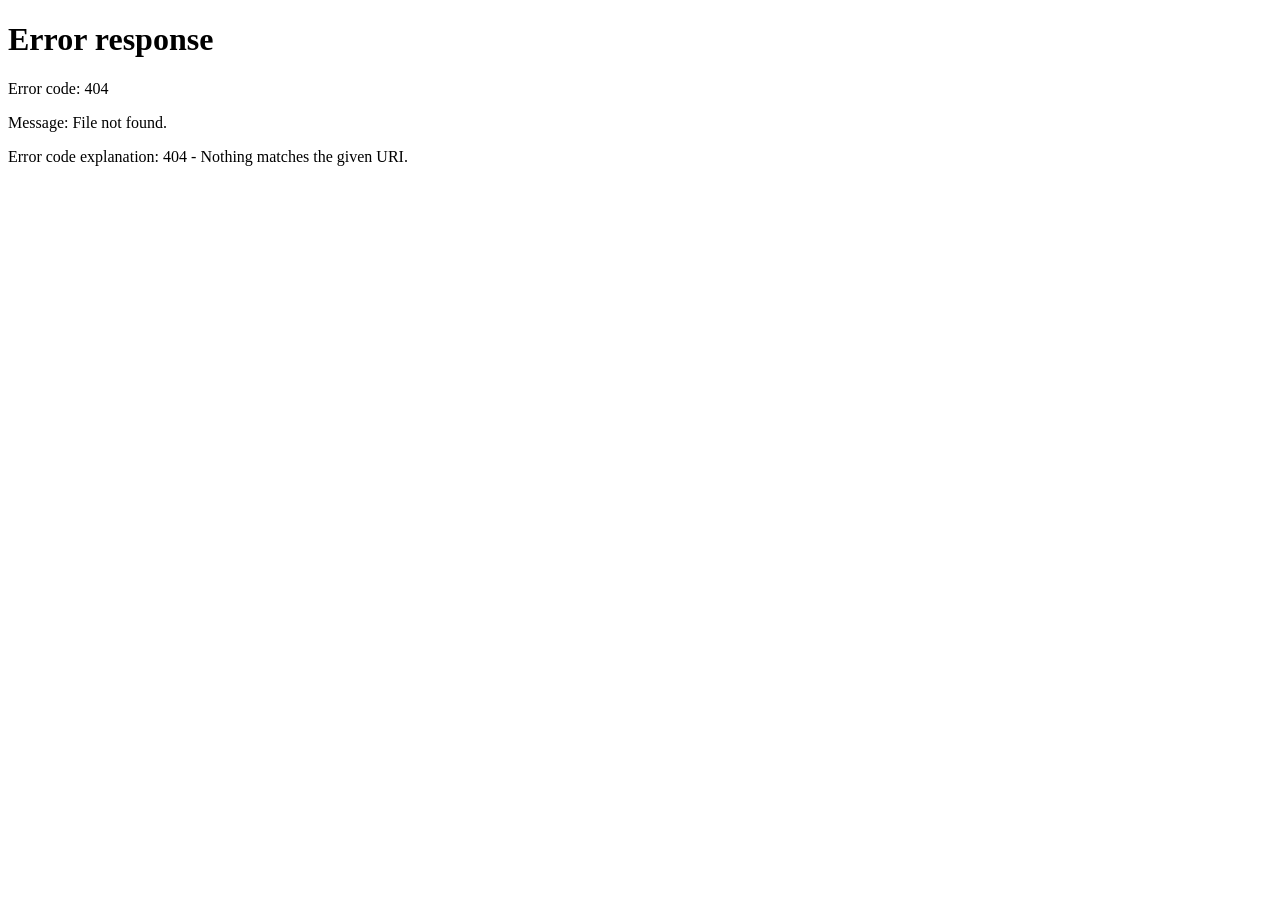
==== index.html @ 3b6f2e0f "Add files via upload" ====
<!DOCTYPE html>
<html lang="pt-BR">
<head>
  <meta charset="UTF-8">
  <meta name="viewport" content="width=device-width, initial-scale=1.0">
  <title>GLAM BEAUTY</title>
  <meta http-equiv="refresh" content="0; url=html/index.html">
</head>
<body>
  <p>Redirecionando para o site GLAM BEAUTY...</p>
  <a href="html/index.html">Clique aqui se o site não abrir automaticamente.</a>
</body>
</html>
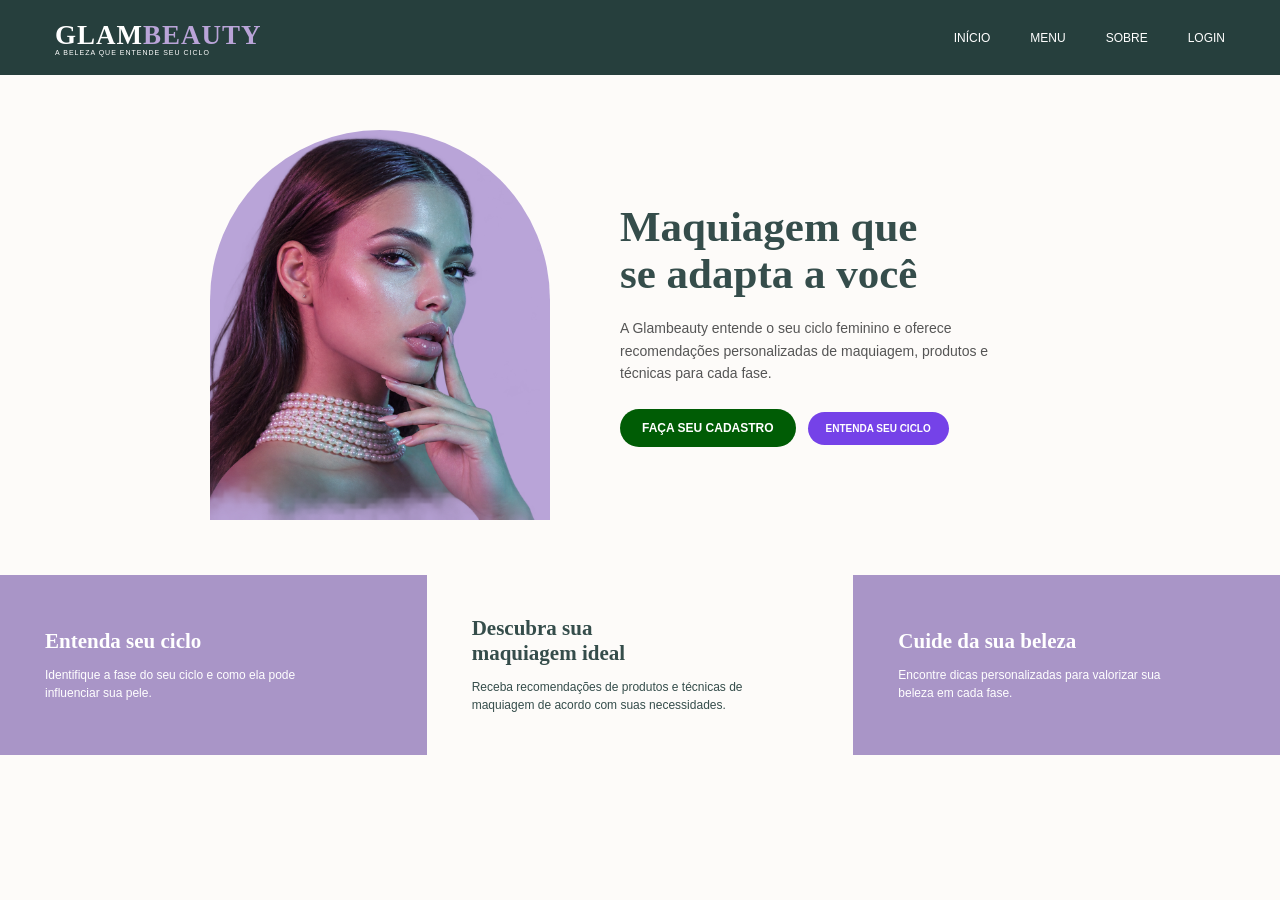
==== commit ff52447e: "Add files via upload" ====
--- a/index.html
+++ b/index.html
@@ -1,14 +1,100 @@
 
 <!DOCTYPE html>
-<html lang="pt-BR">
+<html lang="pt-br">
+
 <head>
-  <meta charset="UTF-8">
-  <meta name="viewport" content="width=device-width, initial-scale=1.0">
-  <title>GLAM BEAUTY</title>
-  <meta http-equiv="refresh" content="0; url=html/index.html">
+    <meta charset="UTF-8">
+    <meta name="viewport" content="width=device-width, initial-scale=1.0">
+
+    <title>GlamBeauty</title>
+
+    <link rel="stylesheet" href="index.css">
 </head>
+
 <body>
-  <p>Redirecionando para o site GLAM BEAUTY...</p>
-  <a href="html/index.html">Clique aqui se o site não abrir automaticamente.</a>
+
+    <nav>
+        <div class="logo">
+            <h1>GLAM<span>BEAUTY</span></h1>
+            <p>A BELEZA QUE ENTENDE SEU CICLO</p>
+        </div>
+
+        <div class="links">
+            <a href="index.html">INÍCIO</a>
+            <a href="menu.html">MENU</a>
+            <a href="sobre.html">SOBRE</a>
+            <a href="login.html">LOGIN</a>
+        </div>
+    </nav>
+
+    <section class="inicio">
+
+        <div class="imagem">
+            <img src="foto-modelo-glambeauty.png"
+                 alt="Mulher usando maquiagem">
+        </div>
+
+        <div class="texto">
+            <h2>
+                Maquiagem que
+                <br>
+                se adapta a você
+            </h2>
+
+            <p>
+                A Glambeauty entende o seu ciclo feminino
+                e oferece recomendações personalizadas
+                de maquiagem, produtos e técnicas para
+                cada fase.
+            </p>
+
+            <div class="botoes">
+                <a href="cadastro.html" class="botao-cadastro">
+                    FAÇA SEU CADASTRO
+          
+
+                <a href="entenda.html" class="botao-ciclo">
+                    ENTENDA SEU CICLO
+                </a>
+            </div>
+        </div>
+
+    </section>
+
+    <section class="cards">
+
+        <div class="card roxo">
+            <h2>Entenda seu ciclo</h2>
+
+            <p>
+                Identifique a fase do seu ciclo e como ela
+                pode influenciar sua pele.
+            </p>
+        </div>
+
+        <div class="card branco">
+            <h2>
+                Descubra sua
+                <br>
+                maquiagem ideal
+            </h2>
+
+            <p>
+                Receba recomendações de produtos e técnicas
+                de maquiagem de acordo com suas necessidades.
+            </p>
+        </div>
+
+        <div class="card roxo">
+            <h2>Cuide da sua beleza</h2>
+
+            <p>
+                Encontre dicas personalizadas para valorizar
+                sua beleza em cada fase.
+            </p>
+        </div>
+
+    </section>
+
 </body>
 </html>
--- a/index.css
+++ b/index.css
@@ -0,0 +1,386 @@
+* {
+    margin: 0;
+    padding: 0;
+    box-sizing: border-box;
+}
+
+
+body {
+    font-family: Arial, Helvetica, sans-serif;
+    background-color: #fdfbf9;
+    color: #333;
+}
+
+
+
+/* NAVBAR */
+
+nav {
+    width: 100%;
+    height: 75px;
+
+    background-color: #263f3d;
+
+    display: flex;
+    align-items: center;
+
+    padding: 0 55px;
+}
+
+
+.logo {
+    color: white;
+}
+
+
+.logo h1 {
+    font-family: Georgia, serif;
+    font-size: 27px;
+    letter-spacing: 1px;
+}
+
+
+.logo h1 span {
+    color: #b9a4d8;
+}
+
+
+.logo p {
+    font-size: 7px;
+    letter-spacing: 1px;
+    margin-top: -2px;
+}
+
+
+.links {
+    margin-left: auto;
+
+    display: flex;
+    gap: 40px;
+}
+
+
+.links a {
+    text-decoration: none;
+
+    color: white;
+
+    font-size: 12px;
+
+    transition: 0.3s;
+}
+
+
+.links a:hover {
+    color: #b9a4d8;
+}
+
+
+
+/* PARTE INICIAL */
+
+.inicio {
+    min-height: 500px;
+
+    display: flex;
+    align-items: center;
+
+    justify-content: center;
+
+    gap: 70px;
+
+    padding: 45px 8%;
+}
+
+
+
+/* IMAGEM */
+
+.imagem {
+    width: 340px;
+    height: 390px;
+
+    overflow: hidden;
+
+    border-radius: 170px 170px 0 0;
+
+    background-color: #b9a4d8;
+}
+
+
+.imagem img {
+    width: 100%;
+    height: 100%;
+
+    object-fit: cover;
+}
+
+
+
+/* TEXTO */
+
+.texto {
+    width: 450px;
+}
+
+
+.texto h2 {
+    font-family: Georgia, serif;
+
+    font-size: 43px;
+
+    line-height: 1.1;
+
+    color: #354d4b;
+
+    margin-bottom: 20px;
+}
+
+
+.texto p {
+    font-size: 14px;
+
+    line-height: 1.6;
+
+    color: #555;
+
+    max-width: 390px;
+
+    margin-bottom: 25px;
+}
+
+
+
+/* BOTÕES */
+
+.botoes {
+    display: flex;
+
+    gap: 12px;
+
+    align-items: center;
+}
+
+
+.texto button {
+    padding: 11px 18px;
+
+    border-radius: 20px;
+
+    font-size: 10px;
+
+    font-weight: bold;
+
+    cursor: pointer;
+}
+
+
+
+/* BOTÃO CADASTRO */
+.botao-cadastro {
+    display: inline-block;
+    background-color: #005c05;
+    color: white;
+    padding: 12px 22px;
+    border-radius: 25px;
+    text-decoration: none;
+    font-size: 12px;
+    font-weight: bold;
+    border: none;
+    cursor: pointer;
+}
+
+
+/* BOTÃO ENTENDA SEU CICLO */
+
+.botao-ciclo {
+    display: inline-block;
+
+    background-color: #7542e8;
+
+    color: white;
+
+    text-decoration: none;
+
+    padding: 11px 18px;
+
+    border-radius: 20px;
+
+    font-size: 10px;
+
+    font-weight: bold;
+
+    cursor: pointer;
+}
+
+
+.botao-ciclo:hover {
+    background-color: #3d6964;
+}
+
+
+
+/* CARDS */
+
+.cards {
+    width: 100%;
+
+    display: flex;
+
+    min-height: 180px;
+}
+
+
+.card {
+    flex: 1;
+
+    padding: 35px 45px;
+
+    display: flex;
+
+    flex-direction: column;
+
+    justify-content: center;
+}
+
+
+.card.roxo {
+    background-color: #a995c7;
+
+    color: white;
+}
+
+
+.card.branco {
+    background-color: #fdfbf9;
+
+    color: #354d4b;
+}
+
+
+.card h2 {
+    font-family: Georgia, serif;
+
+    font-size: 21px;
+
+    margin-bottom: 12px;
+}
+
+
+.card p {
+    font-size: 12px;
+
+    line-height: 1.5;
+
+    max-width: 280px;
+}
+
+
+
+/* CELULAR / TABLET */
+
+@media (max-width: 900px) {
+
+    nav {
+        height: auto;
+
+        padding: 20px;
+
+        flex-direction: column;
+
+        gap: 15px;
+    }
+
+
+    .links {
+        margin-left: 0;
+
+        gap: 25px;
+    }
+
+
+    .inicio {
+        flex-direction: column;
+
+        padding: 50px 25px;
+
+        text-align: center;
+    }
+
+
+    .imagem {
+        width: 300px;
+
+        height: 350px;
+    }
+
+
+    .texto {
+        width: 100%;
+
+        max-width: 500px;
+    }
+
+
+    .texto p {
+        margin-left: auto;
+
+        margin-right: auto;
+    }
+
+
+    .botoes {
+        justify-content: center;
+    }
+
+
+    .cards {
+        flex-direction: column;
+    }
+
+
+    .card {
+        min-height: 170px;
+
+        align-items: center;
+
+        text-align: center;
+    }
+
+}
+
+
+
+/* CELULAR PEQUENO */
+
+@media (max-width: 500px) {
+
+    .links {
+        gap: 15px;
+    }
+
+
+    .links a {
+        font-size: 10px;
+    }
+
+
+    .imagem {
+        width: 260px;
+
+        height: 310px;
+    }
+
+
+    .texto h2 {
+        font-size: 34px;
+    }
+
+
+    .botao-ciclo {
+        padding: 11px 18px;
+
+        font-size: 10px;
+    }
+
+}
